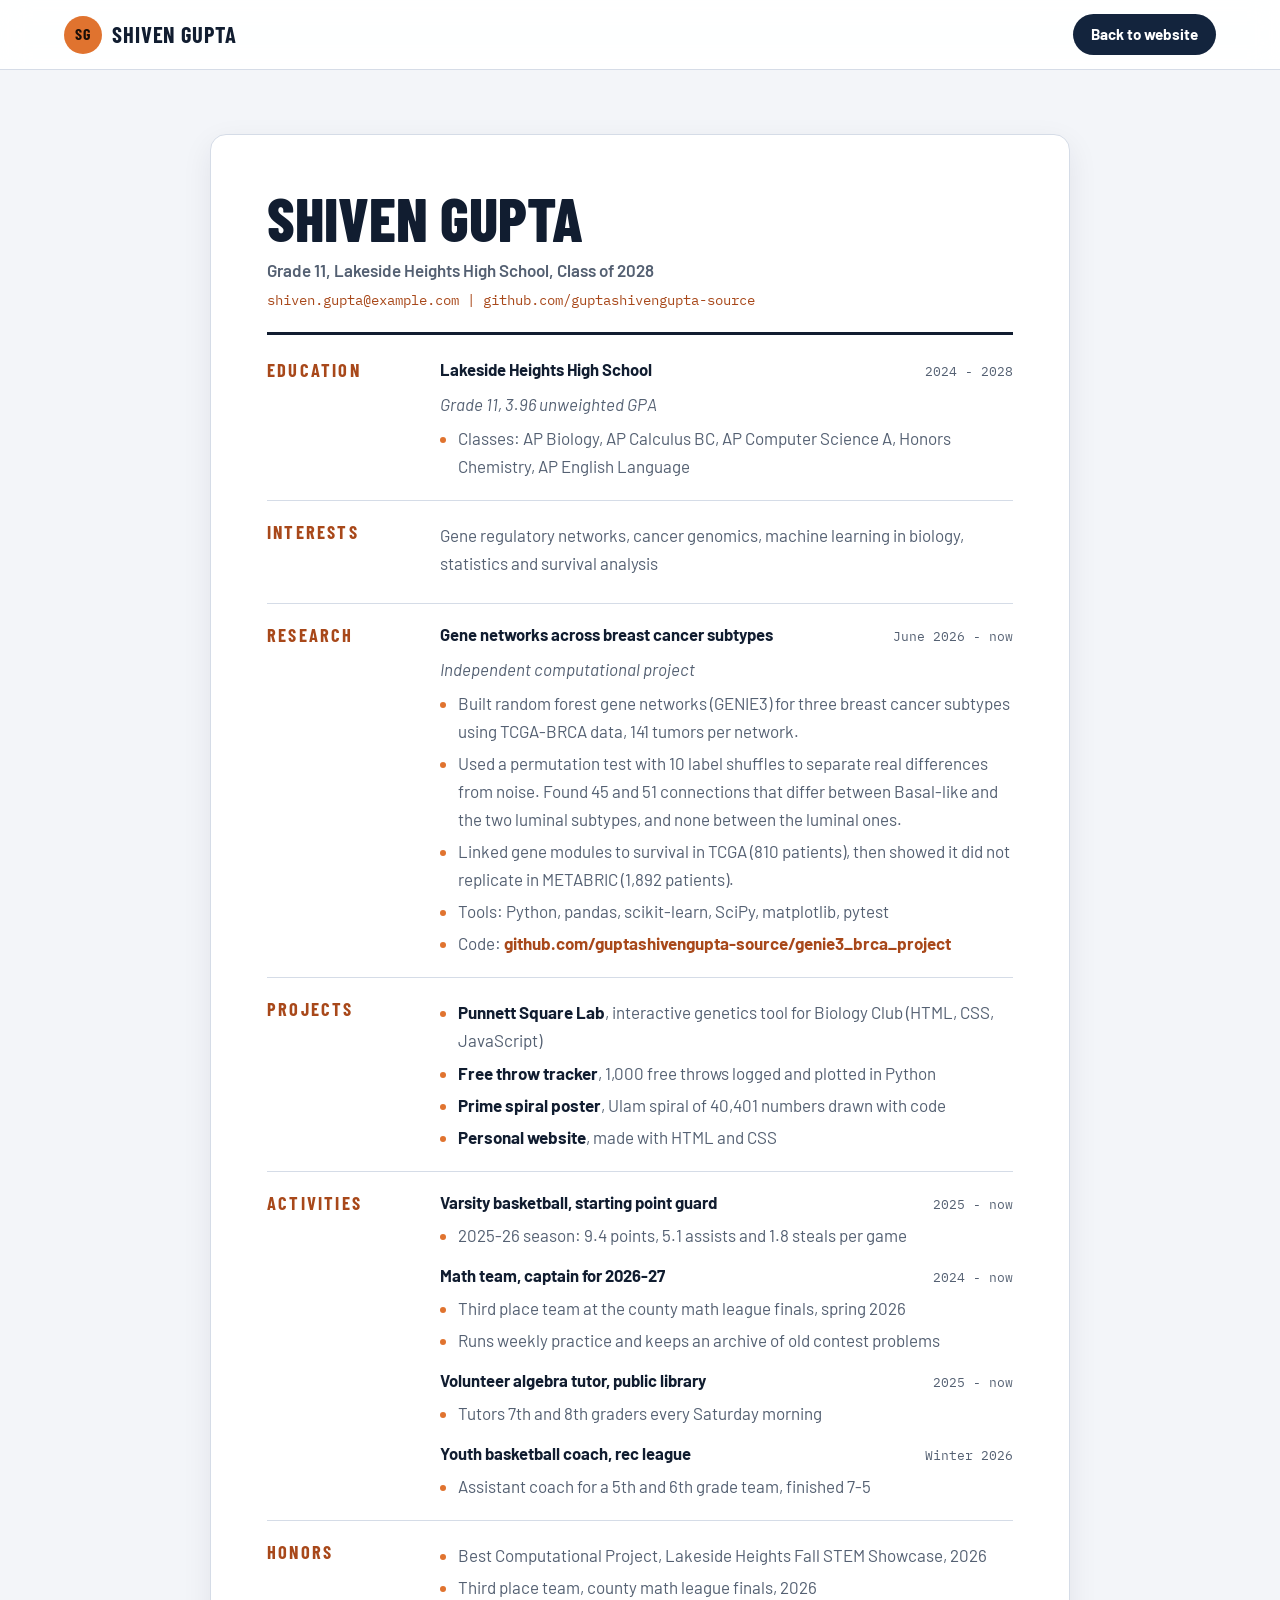
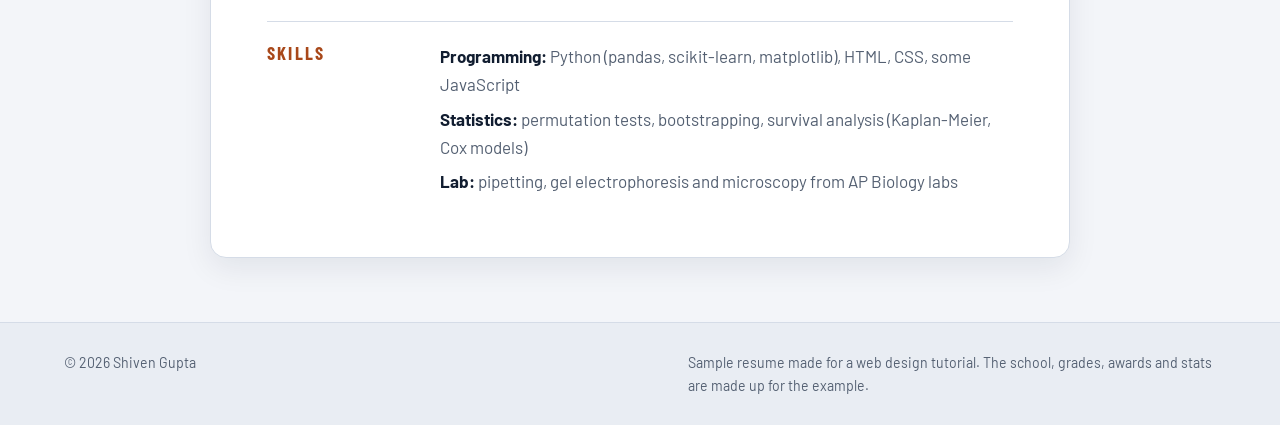
==== resume.html @ 824fb628 "completed site completed site" ====
<!DOCTYPE html>
<html lang="en">
<head>
  <meta charset="UTF-8">
  <meta name="viewport" content="width=device-width, initial-scale=1, viewport-fit=cover">
  <title>Resume - Shiven Gupta</title>
  <link rel="icon" href="images/favicon.svg" type="image/svg+xml">
  <link rel="preconnect" href="https://fonts.googleapis.com">
  <link rel="preconnect" href="https://fonts.gstatic.com" crossorigin>
  <link rel="stylesheet" href="https://fonts.googleapis.com/css2?family=Barlow+Condensed:wght@600;700;800&family=Barlow:ital,wght@0,400;0,500;0,600;0,700;1,400&family=IBM+Plex+Mono:ital,wght@0,400;0,500;0,600;1,400;1,500&display=swap">
  <link rel="stylesheet" href="css/style.css">
</head>
<body class="resume-page">
  <a class="skip-link" href="#main">Skip to content</a>

  <header class="site-header">
    <a class="brand" href="index.html">
      <span class="brand-mark" aria-hidden="true">SG</span>
      <span class="brand-name">Shiven Gupta</span>
    </a>
    <a class="nav-cta" href="index.html">Back to website</a>
  </header>

  <main id="main" class="wrap resume-wrap">
    <article class="resume">
      <header class="resume-head">
        <h1>Shiven Gupta</h1>
        <p class="resume-sub">Grade 11, Lakeside Heights High School, Class of 2028</p>
        <p class="resume-contact">shiven.gupta@example.com | github.com/guptashivengupta-source</p>
      </header>

      <section class="resume-section">
        <h2>Education</h2>
        <div class="resume-body">
          <div class="resume-entry">
            <div class="resume-entry-head">
              <h3>Lakeside Heights High School</h3>
              <p class="resume-date">2024 - 2028</p>
            </div>
            <p class="resume-role">Grade 11, 3.96 unweighted GPA</p>
            <ul>
              <li>Classes: AP Biology, AP Calculus BC, AP Computer Science A, Honors Chemistry, AP English Language</li>
            </ul>
          </div>
        </div>
      </section>

      <section class="resume-section">
        <h2>Interests</h2>
        <div class="resume-body">
          <p>Gene regulatory networks, cancer genomics, machine learning in biology, statistics and survival analysis</p>
        </div>
      </section>

      <section class="resume-section">
        <h2>Research</h2>
        <div class="resume-body">
          <div class="resume-entry">
            <div class="resume-entry-head">
              <h3>Gene networks across breast cancer subtypes</h3>
              <p class="resume-date">June 2026 - now</p>
            </div>
            <p class="resume-role">Independent computational project</p>
            <ul>
              <li>Built random forest gene networks (GENIE3) for three breast cancer subtypes using TCGA-BRCA data, 141 tumors per network.</li>
              <li>Used a permutation test with 10 label shuffles to separate real differences from noise. Found 45 and 51 connections that differ between Basal-like and the two luminal subtypes, and none between the luminal ones.</li>
              <li>Linked gene modules to survival in TCGA (810 patients), then showed it did not replicate in METABRIC (1,892 patients).</li>
              <li>Tools: Python, pandas, scikit-learn, SciPy, matplotlib, pytest</li>
              <li>Code: <a class="text-link" href="https://github.com/guptashivengupta-source/genie3_brca_project">github.com/guptashivengupta-source/genie3_brca_project</a></li>
            </ul>
          </div>
        </div>
      </section>

      <section class="resume-section">
        <h2>Projects</h2>
        <div class="resume-body">
          <ul>
            <li><strong>Punnett Square Lab</strong>, interactive genetics tool for Biology Club (HTML, CSS, JavaScript)</li>
            <li><strong>Free throw tracker</strong>, 1,000 free throws logged and plotted in Python</li>
            <li><strong>Prime spiral poster</strong>, Ulam spiral of 40,401 numbers drawn with code</li>
            <li><strong>Personal website</strong>, made with HTML and CSS</li>
          </ul>
        </div>
      </section>

      <section class="resume-section">
        <h2>Activities</h2>
        <div class="resume-body">
          <div class="resume-entry">
            <div class="resume-entry-head">
              <h3>Varsity basketball, starting point guard</h3>
              <p class="resume-date">2025 - now</p>
            </div>
            <ul>
              <li>2025-26 season: 9.4 points, 5.1 assists and 1.8 steals per game</li>
            </ul>
          </div>
          <div class="resume-entry">
            <div class="resume-entry-head">
              <h3>Math team, captain for 2026-27</h3>
              <p class="resume-date">2024 - now</p>
            </div>
            <ul>
              <li>Third place team at the county math league finals, spring 2026</li>
              <li>Runs weekly practice and keeps an archive of old contest problems</li>
            </ul>
          </div>
          <div class="resume-entry">
            <div class="resume-entry-head">
              <h3>Volunteer algebra tutor, public library</h3>
              <p class="resume-date">2025 - now</p>
            </div>
            <ul>
              <li>Tutors 7th and 8th graders every Saturday morning</li>
            </ul>
          </div>
          <div class="resume-entry">
            <div class="resume-entry-head">
              <h3>Youth basketball coach, rec league</h3>
              <p class="resume-date">Winter 2026</p>
            </div>
            <ul>
              <li>Assistant coach for a 5th and 6th grade team, finished 7-5</li>
            </ul>
          </div>
        </div>
      </section>

      <section class="resume-section">
        <h2>Honors</h2>
        <div class="resume-body">
          <ul>
            <li>Best Computational Project, Lakeside Heights Fall STEM Showcase, 2026</li>
            <li>Third place team, county math league finals, 2026</li>
          </ul>
        </div>
      </section>

      <section class="resume-section">
        <h2>Skills</h2>
        <div class="resume-body">
          <p><strong>Programming:</strong> Python (pandas, scikit-learn, matplotlib), HTML, CSS, some JavaScript</p>
          <p><strong>Statistics:</strong> permutation tests, bootstrapping, survival analysis (Kaplan-Meier, Cox models)</p>
          <p><strong>Lab:</strong> pipetting, gel electrophoresis and microscopy from AP Biology labs</p>
        </div>
      </section>
    </article>
  </main>

  <footer class="site-footer">
    <div class="wrap footer-row">
      <p>© 2026 Shiven Gupta</p>
      <p class="footer-note">Sample resume made for a web design tutorial. The school, grades, awards and stats are made up for the example.</p>
    </div>
  </footer>
</body>
</html>
---- css/style.css ----
/* styles for Shiven's website */

:root {
  --bg: #f3f5f9;
  --surface: #ffffff;
  --surface-2: #e9edf3;
  --border: #d5dce7;
  --text: #111d30;
  --text-2: #546072;
  --orange: #a8481a;
  --orange-2: #e0732f;
  --orange-bg: #fbe7da;
  --blue: #3e6896;
  --bar-bg: #e1e6ee;
  --purple: #6a43a6;
  --purple-bg: #efe8f8;
  --petal: #ffffff;
  --btn: #13243d;
  --btn-text: #ffffff;
  --btn-hover: #a8481a;
  --header: rgba(255, 255, 255, 0.92);
  --shadow: 0 10px 30px rgba(17, 29, 48, 0.08);
  --shadow-big: 0 22px 50px rgba(17, 29, 48, 0.16);

  --navy: #0c1525;
  --navy-2: #172b4b;
  --panel-1: #12233d;
  --panel-2: #1b3459;
  --scoreboard: #0b1628;
  --line-dark: rgba(255, 255, 255, 0.14);
  --court-line: rgba(255, 255, 255, 0.075);
  --glass: rgba(255, 255, 255, 0.06);
  --light: #f2f5f9;
  --light-2: rgba(229, 236, 245, 0.76);
  --peach: #f4a067;
  --peach-2: #f8bb8f;
  --peach-line: rgba(244, 160, 103, 0.5);
  --brown: #1a0f08;
  --glow-1: rgba(224, 115, 47, 0.3);
  --glow-2: rgba(62, 104, 150, 0.35);
  --frame-1: rgba(244, 160, 103, 0.38);
  --frame-2: rgba(255, 255, 255, 0.04);
  --frame-line: rgba(244, 160, 103, 0.22);
  --frame-shadow: rgba(0, 0, 0, 0.45);
  --shine: rgba(255, 255, 255, 0.07);
  --net-node: #cdd8e6;
  --net-spoke: rgba(244, 160, 103, 0.62);
  --net-link: rgba(229, 236, 245, 0.22);
  --net-halo: rgba(244, 160, 103, 0.22);

  --font-title: "Barlow Condensed", "Arial Narrow", sans-serif;
  --font: "Barlow", "Segoe UI", Arial, sans-serif;
  --font-code: "IBM Plex Mono", Consolas, monospace;
  --font-math: "Cambria Math", Georgia, serif;

  --max: 1180px;
  --side: max(16px, 5vw);
  --radius: 16px;
}

@media (prefers-color-scheme: dark) {
  :root:not([data-theme="light"]) {
    --bg: #0a111c;
    --surface: #0f1827;
    --surface-2: #0c1422;
    --border: #233149;
    --text: #e6ebf2;
    --text-2: #9eacbf;
    --orange: #f39a5f;
    --orange-2: #ec8344;
    --orange-bg: #2c1d14;
    --blue: #8db2e0;
    --bar-bg: #1c283a;
    --purple: #b294ea;
    --purple-bg: #241b36;
    --btn: #ec8344;
    --btn-text: #111a28;
    --btn-hover: #f6ab78;
    --header: rgba(12, 20, 33, 0.9);
    --shadow: 0 10px 30px rgba(0, 0, 0, 0.35);
    --shadow-big: 0 22px 50px rgba(0, 0, 0, 0.5);
    --panel-1: #13243f;
    --panel-2: #1c3358;
    color-scheme: dark;
  }
}

:root[data-theme="dark"] {
  --bg: #0a111c;
  --surface: #0f1827;
  --surface-2: #0c1422;
  --border: #233149;
  --text: #e6ebf2;
  --text-2: #9eacbf;
  --orange: #f39a5f;
  --orange-2: #ec8344;
  --orange-bg: #2c1d14;
  --blue: #8db2e0;
  --bar-bg: #1c283a;
  --purple: #b294ea;
  --purple-bg: #241b36;
  --btn: #ec8344;
  --btn-text: #111a28;
  --btn-hover: #f6ab78;
  --header: rgba(12, 20, 33, 0.9);
  --shadow: 0 10px 30px rgba(0, 0, 0, 0.35);
  --shadow-big: 0 22px 50px rgba(0, 0, 0, 0.5);
  --panel-1: #13243f;
  --panel-2: #1c3358;
  color-scheme: dark;
}

* {
  box-sizing: border-box;
}

html {
  scroll-behavior: smooth;
  scroll-padding-top: 86px;
}

body {
  margin: 0;
  font-family: var(--font);
  font-size: 17px;
  line-height: 1.65;
  color: var(--text);
  background: var(--bg);
  -webkit-font-smoothing: antialiased;
}

img, svg, canvas {
  display: block;
  max-width: 100%;
}

a {
  color: inherit;
  text-decoration: none;
}

:focus-visible {
  outline: 3px solid var(--orange-2);
  outline-offset: 3px;
}

h1, h2, h3, h4 {
  margin: 0;
  color: var(--text);
  text-wrap: balance;
}

h1, h2 {
  font-family: var(--font-title);
}

h1 {
  font-size: clamp(3.4rem, 2rem + 6vw, 6.6rem);
  font-weight: 800;
  line-height: 0.9;
  text-transform: uppercase;
}

h2 {
  margin-bottom: 16px;
  font-size: clamp(2.1rem, 1.5rem + 2.2vw, 3.2rem);
  line-height: 1.04;
}

h3 {
  margin-bottom: 8px;
  font-size: 1.16rem;
  line-height: 1.3;
}

p {
  margin: 0 0 1em;
}

p:last-child {
  margin-bottom: 0;
}

code {
  padding: 3px 8px;
  border-radius: 6px;
  background: var(--surface-2);
  font-family: var(--font-code);
  font-size: 0.8rem;
}

.wrap {
  max-width: calc(var(--max) + 2 * var(--side));
  margin: 0 auto;
  padding-inline: var(--side);
}

.skip-link {
  position: absolute;
  top: -100px;
  left: 16px;
  z-index: 100;
  padding: 10px 16px;
  border-radius: 8px;
  background: var(--btn);
  color: var(--btn-text);
}

.skip-link:focus {
  top: 12px;
}

.visually-hidden {
  position: absolute !important;
  width: 1px;
  height: 1px;
  overflow: hidden;
  clip: rect(0 0 0 0);
  white-space: nowrap;
}

.eyebrow {
  margin: 0 0 12px;
  font-family: var(--font-title);
  font-size: 0.98rem;
  font-weight: 700;
  letter-spacing: 0.14em;
  text-transform: uppercase;
  color: var(--orange);
}

.kicker {
  display: block;
  margin: 0 0 8px;
  font-family: var(--font-code);
  font-size: 0.76rem;
  letter-spacing: 0.12em;
  text-transform: uppercase;
  color: var(--orange);
}

.lead {
  max-width: 64ch;
  font-size: 1.12rem;
  color: var(--text-2);
}

.prose {
  max-width: 62ch;
  margin-bottom: 22px;
  font-size: 1.08rem;
  color: var(--text-2);
}

.gene {
  font-family: var(--font-code);
  font-size: 0.92em;
  font-style: italic;
}

.text-link {
  font-weight: 700;
  color: var(--orange);
}

.text-link:hover {
  text-decoration: underline;
}

.site-header {
  position: sticky;
  top: env(safe-area-inset-top, 0px);
  z-index: 50;
  display: flex;
  align-items: center;
  gap: 20px;
  min-height: 70px;
  padding: 10px var(--side);
  background: var(--header);
  backdrop-filter: blur(14px);
  border-bottom: 1px solid var(--border);
}

.brand {
  display: flex;
  align-items: center;
  gap: 10px;
  font-family: var(--font-title);
  font-size: 1.4rem;
  font-weight: 700;
  letter-spacing: 0.04em;
  text-transform: uppercase;
  white-space: nowrap;
}

.brand-mark {
  display: grid;
  place-items: center;
  flex-shrink: 0;
  width: 38px;
  height: 38px;
  border-radius: 50%;
  background: var(--orange-2);
  color: var(--brown);
  font-size: 1rem;
}

.nav {
  display: flex;
  gap: clamp(14px, 1.8vw, 26px);
  margin-left: auto;
  font-weight: 600;
  color: var(--text-2);
}

.nav a {
  padding: 4px 0;
  border-bottom: 2px solid transparent;
}

.nav a:hover {
  color: var(--text);
  border-color: var(--orange-2);
}

.nav-cta {
  flex-shrink: 0;
  padding: 8px 18px;
  border-radius: 999px;
  background: var(--btn);
  color: var(--btn-text);
  font-size: 0.95rem;
  font-weight: 700;
}

.nav-cta:hover {
  background: var(--btn-hover);
}

.resume-page .nav-cta {
  margin-left: auto;
}

.menu-toggle {
  display: none;
  align-items: center;
  gap: 8px;
  height: 40px;
  padding: 0 14px;
  border: 1px solid var(--border);
  border-radius: 999px;
  background: var(--surface);
  color: var(--text);
  font: inherit;
  font-size: 0.95rem;
  font-weight: 600;
  cursor: pointer;
}

.menu-icon, .menu-icon::before, .menu-icon::after {
  display: block;
  width: 16px;
  height: 2px;
  background: currentColor;
  transition: transform 0.2s;
}

.menu-icon {
  position: relative;
}

.menu-icon::before, .menu-icon::after {
  content: "";
  position: absolute;
  left: 0;
}

.menu-icon::before { top: -5px; }
.menu-icon::after { top: 5px; }

.menu-toggle[aria-expanded="true"] .menu-icon {
  background: transparent;
}

.menu-toggle[aria-expanded="true"] .menu-icon::before {
  top: 0;
  transform: rotate(45deg);
}

.menu-toggle[aria-expanded="true"] .menu-icon::after {
  top: 0;
  transform: rotate(-45deg);
}

.section {
  padding-block: clamp(64px, 8vw, 104px);
}

.section-surface {
  --card-bg: var(--bg);
  background: var(--surface);
}

.section-alt {
  --card-bg: var(--surface);
  background: var(--surface-2);
}

.section-panel {
  padding-block: clamp(24px, 3vw, 40px);
}

.section-heading {
  max-width: 780px;
  margin-bottom: clamp(32px, 4vw, 48px);
}

.card {
  padding: clamp(22px, 2.4vw, 28px);
  border: 1px solid var(--border);
  border-radius: var(--radius);
  background: var(--card-bg, var(--surface));
  color: var(--text-2);
}

.button-row {
  display: flex;
  flex-wrap: wrap;
  gap: 12px;
  margin-top: 28px;
}

.btn {
  display: inline-flex;
  align-items: center;
  justify-content: center;
  min-height: 50px;
  padding: 0 24px;
  border: 1px solid transparent;
  border-radius: 999px;
  font-weight: 700;
  transition: transform 0.2s, background 0.2s;
}

.btn:hover {
  transform: translateY(-2px);
}

.btn-primary {
  background: var(--peach);
  color: var(--brown);
}

.btn-primary:hover {
  background: var(--peach-2);
}

.btn-ghost {
  border-color: var(--peach-line);
  color: var(--peach);
}

.btn-ghost:hover {
  border-color: var(--peach);
  background: var(--glass);
}

.tags {
  display: flex;
  flex-wrap: wrap;
  gap: 6px;
  margin: 0 0 14px;
  padding: 0;
  list-style: none;
}

.tags li {
  padding: 3px 10px;
  border-radius: 999px;
  background: var(--orange-bg);
  color: var(--orange);
  font-family: var(--font-code);
  font-size: 0.74rem;
}

.hero {
  position: relative;
  overflow: hidden;
  isolation: isolate;
  padding-block: clamp(56px, 8vw, 112px);
  color: var(--light);
  background:
    radial-gradient(60rem 32rem at 88% -12%, var(--glow-1), transparent 62%),
    radial-gradient(44rem 30rem at -8% 112%, var(--glow-2), transparent 62%),
    linear-gradient(160deg, var(--navy), var(--navy-2));
}

.hero-court {
  position: absolute;
  inset: 0;
  z-index: -1;
  width: 100%;
  height: 100%;
  max-width: none;
  stroke: var(--court-line);
  stroke-width: 1.5px;
}

.hero-court * {
  vector-effect: non-scaling-stroke;
}

.hero-grid {
  display: grid;
  grid-template-columns: minmax(0, 1.2fr) minmax(0, 0.8fr);
  gap: clamp(40px, 6vw, 88px);
  align-items: center;
}

.hero h1 {
  margin-bottom: 22px;
  color: var(--light);
}

.hero h1 span {
  display: block;
}

.hero .eyebrow {
  color: var(--peach);
}

.hero-role {
  margin-bottom: 18px;
  font-size: clamp(1.12rem, 1rem + 0.6vw, 1.4rem);
  font-weight: 600;
  line-height: 1.4;
  color: var(--peach);
}

.hero-text {
  max-width: 58ch;
  font-size: 1.08rem;
  color: var(--light-2);
}

.player-card {
  width: 100%;
  max-width: 420px;
  margin-left: auto;
  padding: 10px;
  border: 1px solid var(--frame-line);
  border-radius: 30px;
  background: linear-gradient(150deg, var(--frame-1), var(--frame-2));
  box-shadow: 0 30px 80px var(--frame-shadow);
}

.player-card-inner {
  overflow: hidden;
  padding: 18px 18px 0;
  border: 1px solid var(--line-dark);
  border-radius: 22px;
  background: radial-gradient(120% 80% at 50% 0%, var(--shine), transparent 60%), var(--navy);
}

.card-top {
  display: flex;
  justify-content: space-between;
  gap: 12px;
}

.card-number {
  margin: 0;
  font-family: var(--font-title);
  font-size: 3.4rem;
  font-weight: 800;
  line-height: 0.85;
  color: var(--peach);
}

.card-pos {
  margin: 0;
  text-align: right;
  font-family: var(--font-code);
  font-size: 0.72rem;
  line-height: 1.5;
  letter-spacing: 0.1em;
  text-transform: uppercase;
  color: var(--light-2);
}

.card-photo {
  width: 100%;
  height: auto;
  aspect-ratio: 4 / 5;
  margin: 14px 0 18px;
  object-fit: cover;
  border-radius: 14px;
}

.card-stats {
  display: grid;
  grid-template-columns: repeat(3, 1fr);
  margin: 0 -18px;
  border-top: 1px solid var(--line-dark);
}

.card-stats div {
  display: flex;
  flex-direction: column-reverse;
  justify-content: flex-end;
  gap: 2px;
  padding: 14px 8px 16px;
  text-align: center;
}

.card-stats div + div {
  border-left: 1px solid var(--line-dark);
}

.card-stats dt {
  font-size: 0.78rem;
  line-height: 1.25;
  color: var(--light-2);
}

.card-stats dd {
  margin: 0;
  font-family: var(--font-title);
  font-size: 1.75rem;
  font-weight: 700;
  line-height: 1;
}

.net {
  width: 100%;
  height: auto;
}

.net-link {
  fill: none;
  stroke: var(--net-link);
  stroke-width: 1.2;
}

.net-spoke {
  stroke: var(--net-spoke);
  stroke-linecap: round;
}

.net-node {
  fill: var(--net-node);
}

.net-label {
  fill: var(--light-2);
  font-family: var(--font-code);
  font-size: 12px;
  font-style: italic;
}

.net-hub {
  fill: var(--peach);
}

.net-hub-label {
  fill: var(--brown);
  font-family: var(--font-code);
  font-size: 11px;
  font-style: italic;
  font-weight: 600;
}

.net-halo {
  fill: var(--net-halo);
  transform-box: fill-box;
  transform-origin: center;
  animation: pulse 3.2s ease-in-out infinite;
}

@keyframes pulse {
  50% {
    transform: scale(1.22);
    opacity: 0.45;
  }
}

.about-grid {
  display: grid;
  grid-template-columns: minmax(0, 1.15fr) minmax(0, 0.85fr);
  gap: clamp(32px, 5vw, 72px);
  align-items: start;
}

.about-side {
  display: grid;
  gap: 16px;
}

.facts {
  margin: 0;
}

.facts div {
  display: grid;
  grid-template-columns: 8.5em 1fr;
  gap: 12px;
  padding: 9px 0;
  border-bottom: 1px dashed var(--border);
}

.facts div:last-child {
  padding-bottom: 0;
  border: 0;
}

.facts dt {
  font-size: 0.92rem;
}

.facts dd {
  margin: 0;
  font-weight: 600;
  color: var(--text);
}

.now-list {
  display: grid;
  gap: 14px;
  margin: 0;
  padding: 0;
  list-style: none;
  color: var(--text);
}

.now-list .kicker {
  margin-bottom: 2px;
}

.panel {
  padding: clamp(32px, 5vw, 64px) clamp(20px, 4.5vw, 64px);
  border: 1px solid var(--line-dark);
  border-radius: 28px;
  background: linear-gradient(135deg, var(--panel-1), var(--panel-2));
  box-shadow: var(--shadow-big);
  color: var(--light);
}

.panel h2, .panel h3 {
  color: var(--light);
}

.panel .eyebrow {
  color: var(--peach);
}

.panel .lead {
  color: var(--light-2);
}

.panel-grid {
  display: grid;
  grid-template-columns: repeat(2, minmax(0, 1fr));
  gap: 16px;
}

.panel-grid-3 {
  grid-template-columns: repeat(3, minmax(0, 1fr));
}

.panel-item {
  padding: 22px 24px;
  border: 1px solid var(--line-dark);
  border-radius: var(--radius);
  background: var(--glass);
  color: var(--light-2);
}

.chip-list {
  display: flex;
  flex-wrap: wrap;
  gap: 8px;
  margin: 6px 0 0;
  padding: 0;
  list-style: none;
}

.chip-list li {
  padding: 4px 12px;
  border: 1px solid var(--line-dark);
  border-radius: 999px;
  font-size: 0.92rem;
  color: var(--light);
}

.scoreboard {
  display: grid;
  grid-template-columns: repeat(4, 1fr);
  gap: 1px;
  margin: 0 0 10px;
  overflow: hidden;
  border: 1px solid var(--line-dark);
  border-radius: var(--radius);
  background: var(--line-dark);
}

.scoreboard div {
  display: flex;
  flex-direction: column-reverse;
  justify-content: flex-end;
  align-items: center;
  gap: 8px;
  padding: 18px 10px;
  background: var(--scoreboard);
}

.scoreboard dd {
  margin: 0;
  font-family: var(--font-title);
  font-size: clamp(2.2rem, 1.6rem + 2vw, 3rem);
  font-weight: 700;
  line-height: 1;
  color: var(--peach);
}

.scoreboard dt {
  text-align: center;
  font-family: var(--font-code);
  font-size: 0.72rem;
  letter-spacing: 0.12em;
  text-transform: uppercase;
  color: var(--light-2);
}

.scoreboard-note {
  margin: 0 0 28px;
  font-family: var(--font-code);
  font-size: 0.76rem;
  color: var(--light-2);
}

.interests {
  display: grid;
  grid-template-columns: repeat(2, minmax(0, 1fr));
  gap: 16px;
  margin-bottom: clamp(56px, 7vw, 88px);
}

.project-head {
  display: grid;
  grid-template-columns: minmax(0, 1.1fr) minmax(0, 0.9fr);
  gap: clamp(24px, 4vw, 56px);
  align-items: center;
  margin-bottom: clamp(32px, 4vw, 48px);
}

.project-text {
  color: var(--text-2);
}

.project-title {
  margin-bottom: 14px;
  font-family: var(--font-title);
  font-size: clamp(1.8rem, 1.3rem + 1.6vw, 2.5rem);
  line-height: 1.08;
}

.btn-dark {
  margin-top: 22px;
  background: var(--btn);
  color: var(--btn-text);
}

.btn-dark:hover {
  background: var(--btn-hover);
}

.net-card {
  margin: 0;
  padding: 16px 16px 18px;
  border: 1px solid var(--line-dark);
  border-radius: var(--radius);
  background: radial-gradient(120% 80% at 50% 0%, var(--shine), transparent 60%), var(--navy);
}

.net-card figcaption {
  margin-top: 6px;
  text-align: center;
  font-family: var(--font-code);
  font-size: 0.74rem;
  color: var(--light-2);
}

.steps {
  display: grid;
  grid-template-columns: repeat(4, minmax(0, 1fr));
  gap: 16px;
  margin: 0 0 clamp(56px, 7vw, 88px);
  padding: 0;
  list-style: none;
}

.step h3 {
  font-size: 1.08rem;
}

.step p:last-child {
  font-size: 0.98rem;
}

.findings {
  display: grid;
  gap: clamp(56px, 7vw, 88px);
}

.finding {
  display: grid;
  grid-template-columns: minmax(0, 0.8fr) minmax(0, 1.2fr);
  gap: clamp(24px, 4vw, 56px);
  align-items: start;
}

.finding-wide {
  grid-template-columns: minmax(0, 1fr);
}

.finding-wide .finding-text {
  max-width: 74ch;
}

.finding-text {
  color: var(--text-2);
}

.finding-text h3 {
  margin-bottom: 12px;
  font-size: clamp(1.3rem, 1.1rem + 0.6vw, 1.6rem);
}

.fig {
  min-width: 0;
  margin: 0;
  padding: clamp(18px, 2.6vw, 28px);
  border: 1px solid var(--border);
  border-radius: var(--radius);
  background: var(--surface);
}

.fig figcaption {
  margin-top: 16px;
  font-size: 0.88rem;
  line-height: 1.5;
  color: var(--text-2);
}

.legend {
  display: flex;
  flex-wrap: wrap;
  gap: 6px 18px;
  margin: 0 0 18px;
  padding: 0;
  list-style: none;
  font-size: 0.86rem;
  color: var(--text-2);
}

.legend li {
  display: flex;
  align-items: center;
  gap: 8px;
}

.swatch {
  width: 12px;
  height: 12px;
  border-radius: 3px;
}

.swatch-tf, .swatch-tcga {
  background: var(--orange-2);
}

.swatch-gene, .swatch-metabric {
  background: var(--blue);
}

.swatch-cut {
  width: 0;
  height: 14px;
  border-left: 2px dashed var(--text-2);
  border-radius: 0;
}

.research-notes {
  display: grid;
  grid-template-columns: 1fr 1fr;
  gap: 16px;
  margin-top: clamp(56px, 7vw, 88px);
}

.table-scroll {
  overflow-x: auto;
}

.overlap-table {
  width: 100%;
  border-collapse: collapse;
  font-size: 0.95rem;
}

.overlap-table th, .overlap-table td {
  padding: 14px 10px;
  border-bottom: 1px solid var(--border);
  text-align: left;
}

.overlap-table thead th {
  padding-top: 0;
  font-size: 0.74rem;
  font-weight: 600;
  letter-spacing: 0.08em;
  text-transform: uppercase;
  vertical-align: bottom;
  color: var(--text-2);
}

.overlap-table tbody th {
  width: 58%;
  font-weight: 600;
}

.overlap-table tr > :first-child {
  padding-left: 0;
}

.overlap-table tr > :last-child {
  padding-right: 0;
  text-align: right;
}

.overlap-table tbody tr:last-child > * {
  border-bottom: 0;
}

.vs {
  font-weight: 400;
  color: var(--text-2);
}

.meter {
  width: 100%;
  height: 8px;
  margin-top: 8px;
}

.meter-track, .bar-track {
  fill: var(--bar-bg);
}

.meter-fill, .bar-fill {
  fill: var(--blue);
}

.num {
  font-family: var(--font-code);
  white-space: nowrap;
}

.num .of {
  font-size: 0.85em;
  color: var(--text-2);
}

.num-big {
  font-size: 1.3rem;
  font-weight: 600;
  color: var(--orange);
}

.num-big.is-zero {
  color: var(--text-2);
}

.hubs {
  display: grid;
  grid-template-columns: repeat(3, minmax(0, 1fr));
  gap: 28px 32px;
}

.hub-title {
  margin: 0 0 12px;
  padding-bottom: 8px;
  border-bottom: 2px solid var(--text);
  font-family: var(--font-title);
  font-size: 1.2rem;
  letter-spacing: 0.04em;
  text-transform: uppercase;
}

.hub-list {
  display: grid;
  gap: 8px;
  margin: 0;
  padding: 0;
  list-style: none;
}

.hub-list li {
  display: grid;
  grid-template-columns: 5.6em minmax(0, 1fr) 2.8em;
  align-items: center;
  gap: 10px;
  font-size: 0.9rem;
}

.is-tf .gene {
  font-weight: 600;
  color: var(--orange);
}

.is-tf .bar-fill {
  fill: var(--orange-2);
}

.hub-bar {
  width: 100%;
  height: 12px;
  overflow: visible;
}

.bar-cut {
  stroke: var(--text-2);
  stroke-width: 2;
  stroke-dasharray: 3 2;
}

.hub-val {
  text-align: right;
  font-family: var(--font-code);
  font-size: 0.78rem;
  color: var(--text-2);
}

.forest-row {
  display: grid;
  grid-template-columns: 9.5em minmax(0, 1fr) 6.8em;
  grid-template-areas: "name plot vals";
  align-items: center;
  column-gap: 16px;
}

.forest-name {
  grid-area: name;
  margin: 0;
  font-weight: 600;
  line-height: 1.3;
}

.forest-name span {
  display: block;
  font-family: var(--font-code);
  font-size: 0.76rem;
  font-weight: 400;
  color: var(--text-2);
}

.forest-plot {
  grid-area: plot;
  width: 100%;
  height: 58px;
  overflow: visible;
}

.forest-vals {
  grid-area: vals;
  margin: 0;
  text-align: right;
  white-space: nowrap;
  font-family: var(--font-code);
  font-size: 0.86rem;
  color: var(--text-2);
}

.forest-vals .is-tcga {
  font-weight: 600;
  color: var(--orange);
}

.forest-vals .is-metabric {
  font-weight: 600;
  color: var(--blue);
}

.forest-grid {
  stroke: var(--border);
}

.forest-grid.is-one {
  stroke: var(--text-2);
  stroke-width: 2;
  stroke-dasharray: 4 3;
}

.ci {
  stroke-width: 2;
}

.ci.is-tcga {
  stroke: var(--orange-2);
}

.ci.is-metabric {
  stroke: var(--blue);
}

.dot {
  stroke: var(--surface);
  stroke-width: 2;
}

.dot.is-tcga {
  fill: var(--orange-2);
}

.dot.is-metabric {
  fill: var(--blue);
}

.forest-axis {
  grid-area: plot;
  width: 100%;
  height: 22px;
  margin-top: 4px;
  overflow: visible;
  fill: var(--text-2);
  font-family: var(--font-code);
  font-size: 12px;
}

.spark {
  margin: auto 0 0;
  padding-top: 18px;
}

.spark-svg {
  width: 100%;
  height: auto;
}

.spark-grid {
  stroke: var(--border);
}

.spark-area {
  fill: var(--orange-bg);
}

.spark-line {
  fill: none;
  stroke: var(--orange-2);
  stroke-width: 3;
  stroke-linecap: round;
  stroke-linejoin: round;
}

.spark-dot {
  fill: var(--orange-2);
  stroke: var(--card-bg, var(--surface));
  stroke-width: 3;
}

.spark-caption {
  display: flex;
  flex-wrap: wrap;
  justify-content: space-between;
  gap: 4px 12px;
  margin-top: 10px;
  font-family: var(--font-code);
  font-size: 0.76rem;
  color: var(--text-2);
}

.spark-total {
  flex-basis: 100%;
  color: var(--text);
}

.project-feature {
  display: grid;
  grid-template-columns: minmax(0, 1fr) minmax(0, 1fr);
  gap: clamp(24px, 4vw, 56px);
  align-items: center;
  margin-bottom: 16px;
}

.project-feature h3 {
  font-family: var(--font-title);
  font-size: 2rem;
  letter-spacing: 0.02em;
  text-transform: uppercase;
}

.punnett {
  display: grid;
  justify-items: center;
  gap: 18px;
  padding: clamp(18px, 3vw, 28px);
  border: 1px solid var(--border);
  border-radius: var(--radius);
  background: var(--surface);
}

.punnett-controls {
  display: flex;
  flex-wrap: wrap;
  align-items: flex-end;
  justify-content: center;
  gap: 12px 16px;
}

.field {
  display: grid;
  gap: 4px;
}

.field label {
  font-family: var(--font-code);
  font-size: 0.72rem;
  letter-spacing: 0.1em;
  text-transform: uppercase;
  color: var(--text-2);
}

.field select {
  min-width: 92px;
  height: 42px;
  padding: 0 12px;
  border: 1px solid var(--border);
  border-radius: 10px;
  background: var(--surface);
  color: var(--text);
  font-family: var(--font-code);
  font-size: 1.05rem;
  font-style: italic;
  cursor: pointer;
}

.punnett-times {
  padding-bottom: 6px;
  font-size: 1.4rem;
  color: var(--text-2);
}

.punnett-grid {
  border-spacing: 6px;
  font-family: var(--font-code);
  font-style: italic;
}

.punnett-grid th {
  width: 44px;
  height: 40px;
  color: var(--orange);
}

.punnett-grid tbody td {
  width: 96px;
  height: 76px;
  border: 1px solid var(--border);
  border-radius: 12px;
  text-align: center;
  font-size: 1.25rem;
}

.punnett-grid tbody td::before {
  content: "";
  display: block;
  width: 14px;
  height: 14px;
  margin: 0 auto 6px;
  border-radius: 50%;
}

.punnett-grid td.is-purple {
  border-color: transparent;
  background: var(--purple-bg);
}

.punnett-grid td.is-purple::before {
  background: var(--purple);
}

.punnett-grid td.is-white::before {
  border: 2px solid var(--text-2);
  background: var(--petal);
}

.punnett-result {
  text-align: center;
}

.punnett-result p {
  margin: 0;
}

.punnett-result strong {
  margin-right: 10px;
  font-family: var(--font-code);
  font-size: 0.72rem;
  font-weight: 500;
  letter-spacing: 0.1em;
  text-transform: uppercase;
  color: var(--text-2);
}

.alleles {
  font-family: var(--font-code);
  font-style: italic;
}

.project-grid {
  display: grid;
  grid-template-columns: repeat(3, minmax(0, 1fr));
  gap: 16px;
}

.project-card {
  display: flex;
  flex-direction: column;
  transition: transform 0.2s, border-color 0.2s;
}

.project-card:hover {
  transform: translateY(-3px);
  border-color: var(--orange-2);
  box-shadow: var(--shadow);
}

.spiral-wrap {
  margin-top: auto;
  padding-top: 18px;
}

.prime-spiral {
  margin: 0 auto;
  color: var(--orange-2);
  image-rendering: pixelated;
}

.file-list {
  display: flex;
  flex-wrap: wrap;
  gap: 6px;
  margin-top: auto;
  padding-top: 18px;
}

.talks {
  margin: 0;
  padding: 0;
  list-style: none;
  border-top: 1px solid var(--border);
}

.talk {
  display: grid;
  grid-template-columns: 10em minmax(0, 1fr);
  gap: 8px 32px;
  padding: 22px 0;
  border-bottom: 1px solid var(--border);
}

.talk-meta {
  display: flex;
  flex-direction: column;
  align-items: flex-start;
  gap: 8px;
  margin: 0;
  font-family: var(--font-code);
  font-size: 0.86rem;
  color: var(--text-2);
}

.talk-type {
  padding: 2px 10px;
  border: 1px solid var(--border);
  border-radius: 999px;
  font-size: 0.72rem;
  letter-spacing: 0.08em;
  text-transform: uppercase;
  color: var(--text);
}

.talk-type.is-upcoming {
  border-color: transparent;
  background: var(--orange-bg);
  color: var(--orange);
}

.talk-body {
  color: var(--text-2);
}

.talk-body h3 {
  margin-bottom: 4px;
}

.math-grid {
  display: grid;
  grid-template-columns: minmax(0, 0.9fr) minmax(0, 1.1fr);
  gap: 16px;
}

.math-stack {
  display: grid;
  grid-template-rows: 1fr 1fr;
  gap: 16px;
}

.formula {
  margin: 4px 0 16px;
  padding: 14px 18px;
  border: 1px solid var(--border);
  border-radius: 12px;
  background: var(--surface);
  text-align: center;
  font-family: var(--font-math);
  font-size: 1.5rem;
  color: var(--text);
}

.calc {
  display: grid;
  gap: 10px;
  margin-top: 20px;
  padding-top: 18px;
  border-top: 1px dashed var(--border);
}

.calc label {
  display: flex;
  justify-content: space-between;
  align-items: baseline;
  gap: 12px;
  font-weight: 600;
  color: var(--text);
}

.calc output {
  font-family: var(--font-title);
  font-size: 1.7rem;
  font-weight: 700;
  color: var(--orange);
}

.calc input {
  width: 100%;
  accent-color: var(--orange-2);
  cursor: pointer;
}

.calc-result strong {
  color: var(--text);
}

.contact-grid {
  display: grid;
  grid-template-columns: minmax(0, 1.1fr) minmax(0, 0.9fr);
  gap: clamp(32px, 5vw, 72px);
  align-items: center;
}

.contact-card {
  display: grid;
  gap: 20px;
  padding: clamp(22px, 3vw, 32px);
  border: 1px solid var(--border);
  border-radius: var(--radius);
  background: var(--card-bg);
}

.contact-item {
  display: grid;
  gap: 4px;
}

.contact-item p {
  margin: 0;
}

.contact-item .kicker {
  color: var(--text-2);
}

.email-row {
  display: flex;
  flex-wrap: wrap;
  align-items: center;
  gap: 8px 12px;
}

.email-row a {
  font-size: 1.12rem;
  font-weight: 700;
  overflow-wrap: anywhere;
}

.email-row a:hover {
  color: var(--orange);
}

.copy-btn {
  height: 34px;
  padding: 0 14px;
  border: 1px solid var(--border);
  border-radius: 999px;
  background: var(--surface);
  color: var(--text);
  font: inherit;
  font-size: 0.86rem;
  font-weight: 600;
  cursor: pointer;
}

.copy-btn:hover {
  border-color: var(--orange-2);
}

.site-footer {
  padding-block: 28px;
  border-top: 1px solid var(--border);
  background: var(--surface-2);
  font-size: 0.88rem;
  color: var(--text-2);
}

.footer-row {
  display: flex;
  flex-wrap: wrap;
  justify-content: space-between;
  gap: 8px 40px;
}

.footer-note {
  max-width: 66ch;
}

.resume-wrap {
  padding-block: clamp(32px, 5vw, 64px);
}

.resume {
  max-width: 860px;
  margin: 0 auto;
  padding: clamp(24px, 5vw, 56px);
  border: 1px solid var(--border);
  border-radius: var(--radius);
  background: var(--surface);
  box-shadow: var(--shadow);
}

.resume-head {
  margin-bottom: 4px;
  padding-bottom: 20px;
  border-bottom: 3px solid var(--text);
}

.resume-head h1 {
  margin-bottom: 10px;
  font-size: clamp(2.6rem, 2rem + 3vw, 3.8rem);
}

.resume-sub {
  margin: 0;
  font-weight: 600;
  color: var(--text-2);
}

.resume-contact {
  margin: 4px 0 0;
  font-family: var(--font-code);
  font-size: 0.9rem;
  color: var(--orange);
}

.resume-section {
  display: grid;
  grid-template-columns: 8.5em minmax(0, 1fr);
  gap: 8px 28px;
  padding: 20px 0;
  border-bottom: 1px solid var(--border);
}

.resume-section:last-child {
  padding-bottom: 0;
  border: 0;
}

.resume-section h2 {
  margin: 2px 0 0;
  font-size: 1.15rem;
  letter-spacing: 0.12em;
  text-transform: uppercase;
  color: var(--orange);
}

.resume-body {
  color: var(--text-2);
}

.resume-body ul {
  margin: 0;
  padding-left: 1.1em;
}

.resume-body li + li {
  margin-top: 4px;
}

.resume-body li::marker {
  color: var(--orange-2);
}

.resume-body strong {
  color: var(--text);
}

.resume-body p {
  margin-bottom: 6px;
}

.resume-entry + .resume-entry {
  margin-top: 16px;
}

.resume-entry-head {
  display: flex;
  flex-wrap: wrap;
  justify-content: space-between;
  align-items: baseline;
  gap: 2px 16px;
}

.resume-entry-head h3 {
  margin: 0;
  font-size: 1.04rem;
}

.resume-date {
  margin: 0;
  font-family: var(--font-code);
  font-size: 0.8rem;
  white-space: nowrap;
}

.resume-role {
  margin: 2px 0 6px;
  font-style: italic;
}

@media (max-width: 1100px) {
  .nav {
    gap: 14px;
    font-size: 0.92rem;
  }
}

@media (max-width: 1000px) {
  .menu-toggle {
    display: inline-flex;
  }

  .nav-cta {
    margin-left: auto;
  }

  .nav {
    position: absolute;
    top: 100%;
    left: 0;
    right: 0;
    display: none;
    flex-direction: column;
    gap: 0;
    margin: 0;
    padding: 6px var(--side) 14px;
    border-bottom: 1px solid var(--border);
    background: var(--surface);
    box-shadow: var(--shadow);
    font-size: 1.05rem;
  }

  .nav.is-open {
    display: flex;
  }

  .nav a {
    padding: 12px 0;
    border-bottom: 1px solid var(--border);
  }

  .nav a:last-child {
    border-bottom: 0;
  }

  .nav a:hover {
    border-color: var(--border);
    color: var(--orange);
  }

  .steps {
    grid-template-columns: repeat(2, minmax(0, 1fr));
  }

  .panel-grid-3, .project-grid {
    grid-template-columns: repeat(2, minmax(0, 1fr));
  }

  .panel-grid-3 > :last-child, .project-grid > :last-child {
    grid-column: 1 / -1;
  }
}

@media (max-width: 900px) {
  .hero-grid, .about-grid, .project-head, .finding, .project-feature, .math-grid, .contact-grid {
    grid-template-columns: minmax(0, 1fr);
  }

  .net-card {
    max-width: 440px;
  }

  .player-card {
    margin: 0 auto;
  }

  .math-stack {
    grid-template-rows: none;
  }
}

@media (max-width: 760px) {
  .hubs, .research-notes {
    grid-template-columns: minmax(0, 1fr);
  }
}

@media (max-width: 640px) {
  body {
    font-size: 16px;
  }

  .site-header {
    gap: 10px;
  }

  .nav-cta {
    padding: 8px 14px;
  }

  .menu-toggle {
    padding: 0 12px;
  }

  .menu-label {
    position: absolute;
    width: 1px;
    height: 1px;
    overflow: hidden;
    clip: rect(0 0 0 0);
  }

  .button-row .btn {
    flex: 1 1 100%;
  }

  .steps, .interests, .panel-grid, .panel-grid-3, .project-grid {
    grid-template-columns: minmax(0, 1fr);
  }

  .panel-grid-3 > :last-child, .project-grid > :last-child {
    grid-column: auto;
  }

  .scoreboard {
    grid-template-columns: repeat(2, 1fr);
  }

  .talk {
    grid-template-columns: minmax(0, 1fr);
  }

  .talk-meta {
    flex-direction: row;
    align-items: center;
  }

  .forest-row {
    grid-template-columns: minmax(0, 1fr) auto;
    grid-template-areas: "name vals" "plot plot";
  }

  .forest-row + .forest-row {
    margin-top: 6px;
  }

  .resume-section {
    grid-template-columns: minmax(0, 1fr);
  }

  .punnett-grid tbody td {
    width: 76px;
    height: 68px;
  }
}

@media (max-width: 360px) {
  .brand-name {
    display: none;
  }
}

@media (prefers-reduced-motion: reduce) {
  html {
    scroll-behavior: auto;
  }

  * {
    animation: none !important;
    transition: none !important;
  }
}

@media print {
  .site-header, .skip-link, .site-footer {
    display: none;
  }

  body, .resume {
    background: none;
  }

  .resume-wrap {
    padding: 0;
  }

  .resume {
    padding: 0;
    border: 0;
    box-shadow: none;
  }
}
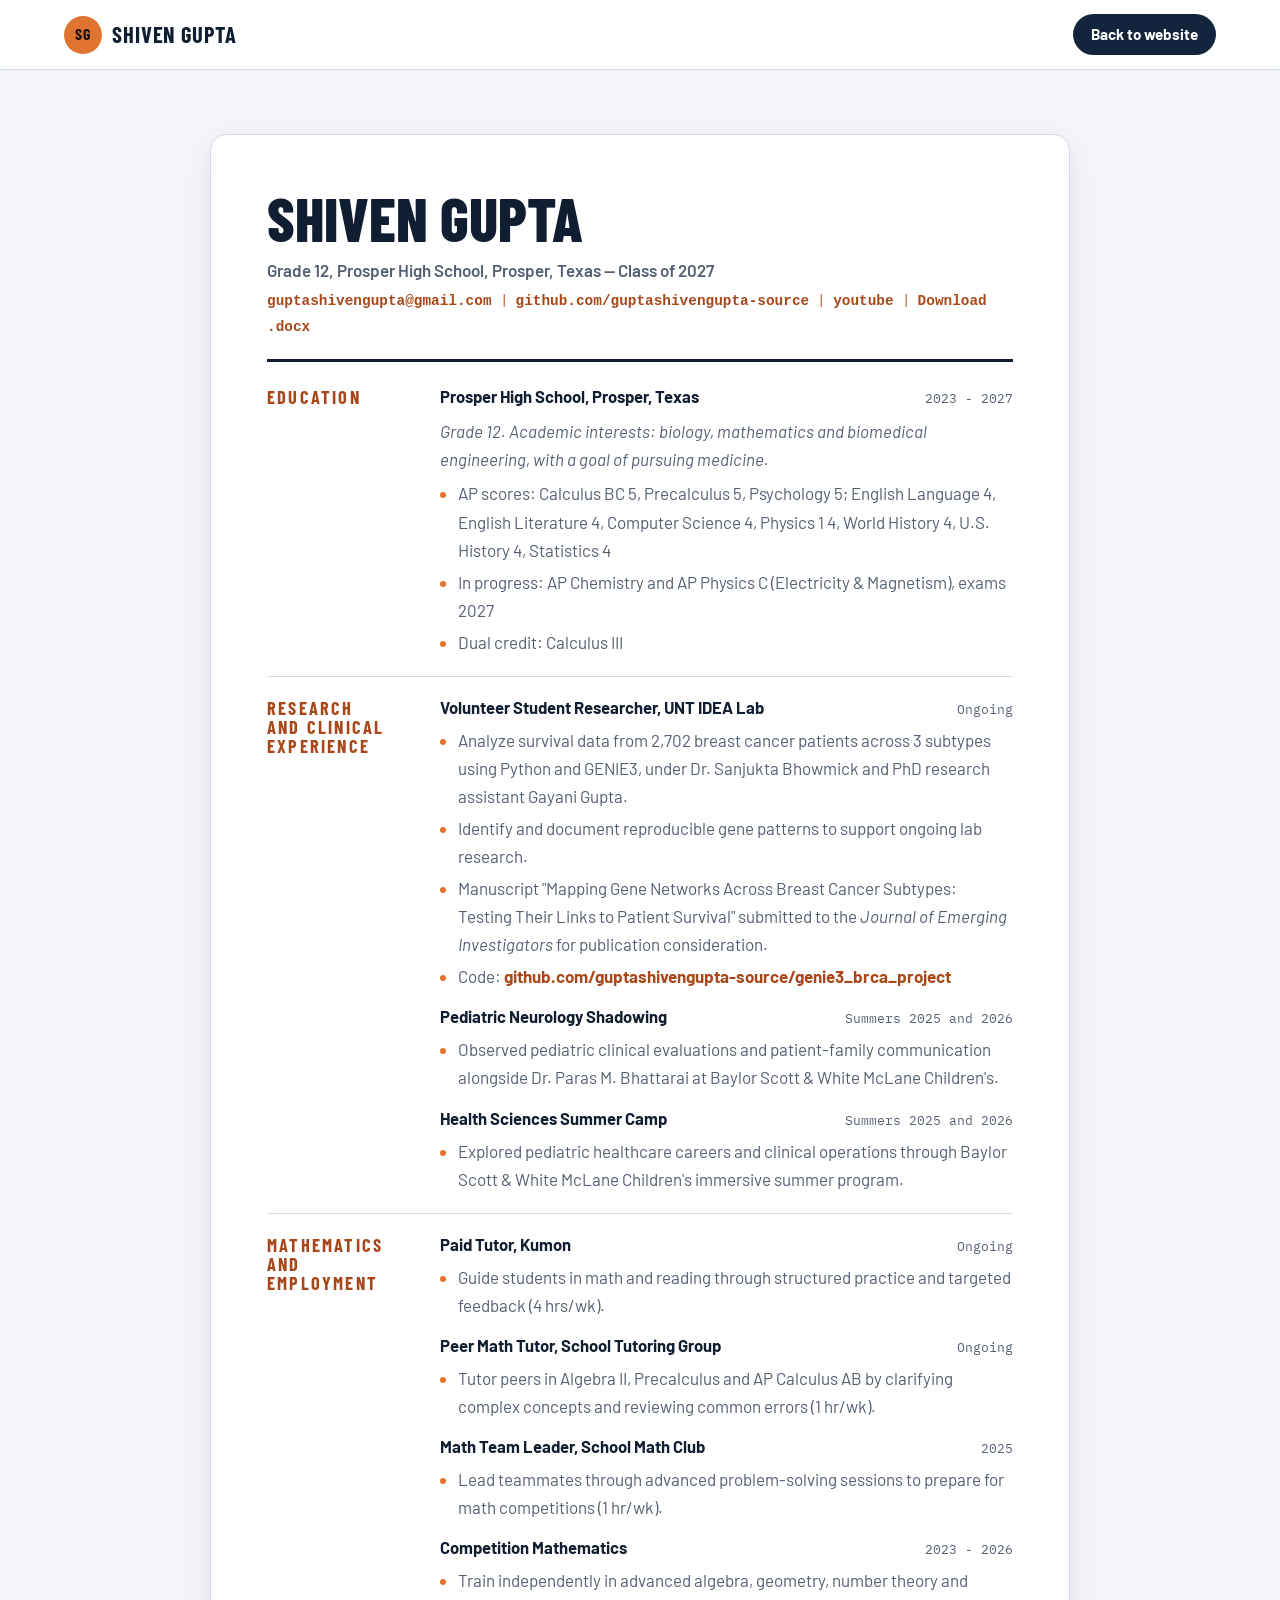
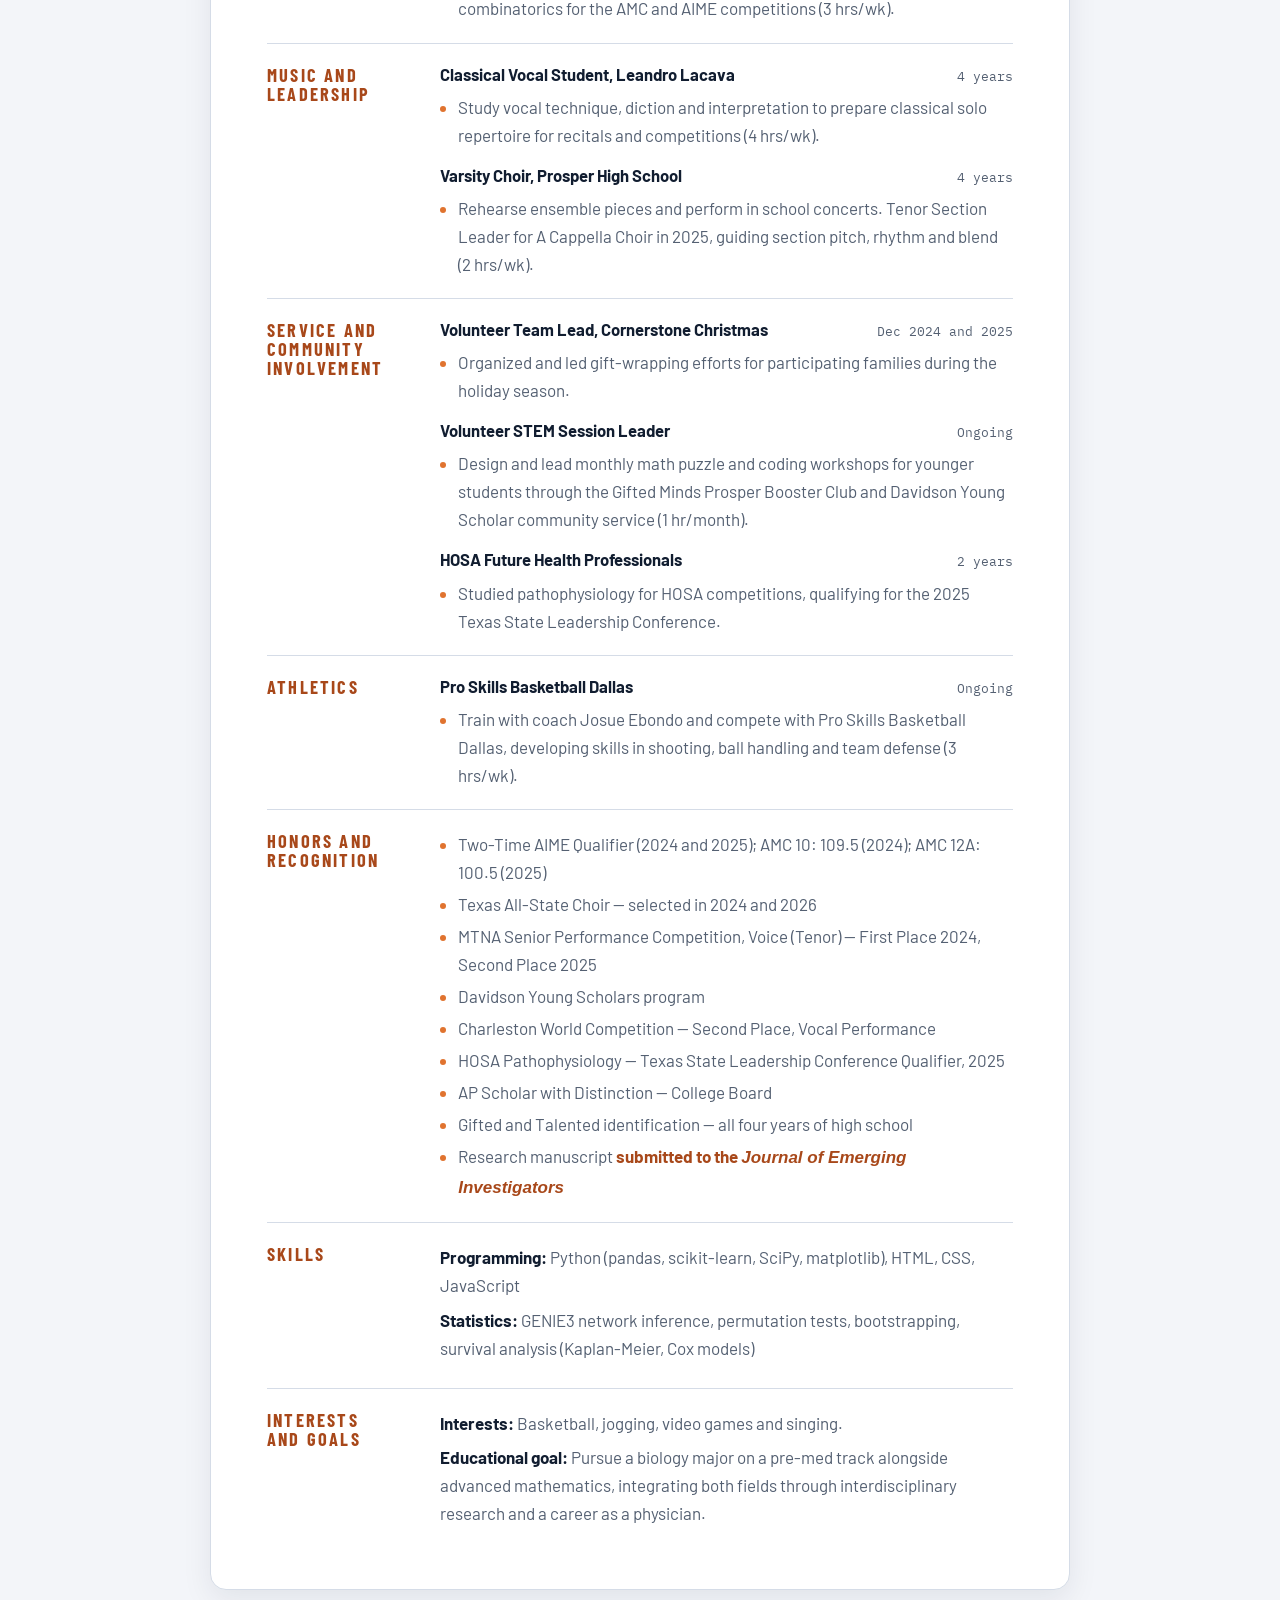
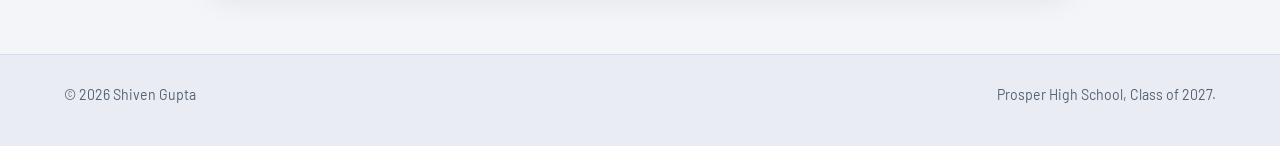
==== commit 27074860: "Update site with real resume info, music section, basketball video" ====
--- a/resume.html
+++ b/resume.html
@@ -25,8 +25,8 @@
     <article class="resume">
       <header class="resume-head">
         <h1>Shiven Gupta</h1>
-        <p class="resume-sub">Grade 11, Lakeside Heights High School, Class of 2028</p>
-        <p class="resume-contact">shiven.gupta@example.com | github.com/guptashivengupta-source</p>
+        <p class="resume-sub">Grade 12, Prosper High School, Prosper, Texas — Class of 2027</p>
+        <p class="resume-contact"><a class="text-link" href="mailto:guptashivengupta@gmail.com">guptashivengupta@gmail.com</a> | <a class="text-link" href="https://github.com/guptashivengupta-source" target="_blank" rel="noopener">github.com/guptashivengupta-source</a> | <a class="text-link" href="https://www.youtube.com/channel/UC1koteK1j5fK1ObmD3EkGDw" target="_blank" rel="noopener">youtube</a> | <a class="text-link" href="files/Shiven_Gupta_Resume.docx">Download .docx</a></p>
       </header>
 
       <section class="resume-section">
@@ -34,115 +34,199 @@
         <div class="resume-body">
           <div class="resume-entry">
             <div class="resume-entry-head">
-              <h3>Lakeside Heights High School</h3>
-              <p class="resume-date">2024 - 2028</p>
-            </div>
-            <p class="resume-role">Grade 11, 3.96 unweighted GPA</p>
-            <ul>
-              <li>Classes: AP Biology, AP Calculus BC, AP Computer Science A, Honors Chemistry, AP English Language</li>
-            </ul>
-          </div>
-        </div>
-      </section>
-
-      <section class="resume-section">
-        <h2>Interests</h2>
-        <div class="resume-body">
-          <p>Gene regulatory networks, cancer genomics, machine learning in biology, statistics and survival analysis</p>
-        </div>
-      </section>
-
-      <section class="resume-section">
-        <h2>Research</h2>
-        <div class="resume-body">
-          <div class="resume-entry">
-            <div class="resume-entry-head">
-              <h3>Gene networks across breast cancer subtypes</h3>
-              <p class="resume-date">June 2026 - now</p>
-            </div>
-            <p class="resume-role">Independent computational project</p>
-            <ul>
-              <li>Built random forest gene networks (GENIE3) for three breast cancer subtypes using TCGA-BRCA data, 141 tumors per network.</li>
-              <li>Used a permutation test with 10 label shuffles to separate real differences from noise. Found 45 and 51 connections that differ between Basal-like and the two luminal subtypes, and none between the luminal ones.</li>
-              <li>Linked gene modules to survival in TCGA (810 patients), then showed it did not replicate in METABRIC (1,892 patients).</li>
-              <li>Tools: Python, pandas, scikit-learn, SciPy, matplotlib, pytest</li>
-              <li>Code: <a class="text-link" href="https://github.com/guptashivengupta-source/genie3_brca_project">github.com/guptashivengupta-source/genie3_brca_project</a></li>
-            </ul>
-          </div>
-        </div>
-      </section>
-
-      <section class="resume-section">
-        <h2>Projects</h2>
+              <h3>Prosper High School, Prosper, Texas</h3>
+              <p class="resume-date">2023 - 2027</p>
+            </div>
+            <p class="resume-role">Grade 12. Academic interests: biology, mathematics and biomedical engineering, with a goal of pursuing medicine.</p>
+            <ul>
+              <li>AP scores: Calculus BC 5, Precalculus 5, Psychology 5; English Language 4, English Literature 4, Computer Science 4, Physics 1 4, World History 4, U.S. History 4, Statistics 4</li>
+              <li>In progress: AP Chemistry and AP Physics C (Electricity &amp; Magnetism), exams 2027</li>
+              <li>Dual credit: Calculus III</li>
+            </ul>
+          </div>
+        </div>
+      </section>
+
+      <section class="resume-section">
+        <h2>Research and clinical experience</h2>
+        <div class="resume-body">
+          <div class="resume-entry">
+            <div class="resume-entry-head">
+              <h3>Volunteer Student Researcher, UNT IDEA Lab</h3>
+              <p class="resume-date">Ongoing</p>
+            </div>
+            <ul>
+              <li>Analyze survival data from 2,702 breast cancer patients across 3 subtypes using Python and GENIE3, under Dr. Sanjukta Bhowmick and PhD research assistant Gayani Gupta.</li>
+              <li>Identify and document reproducible gene patterns to support ongoing lab research.</li>
+              <li>Manuscript "Mapping Gene Networks Across Breast Cancer Subtypes: Testing Their Links to Patient Survival" submitted to the <em>Journal of Emerging Investigators</em> for publication consideration.</li>
+              <li>Code: <a class="text-link" href="https://github.com/guptashivengupta-source/genie3_brca_project" target="_blank" rel="noopener">github.com/guptashivengupta-source/genie3_brca_project</a></li>
+            </ul>
+          </div>
+          <div class="resume-entry">
+            <div class="resume-entry-head">
+              <h3>Pediatric Neurology Shadowing</h3>
+              <p class="resume-date">Summers 2025 and 2026</p>
+            </div>
+            <ul>
+              <li>Observed pediatric clinical evaluations and patient-family communication alongside Dr. Paras M. Bhattarai at Baylor Scott &amp; White McLane Children's.</li>
+            </ul>
+          </div>
+          <div class="resume-entry">
+            <div class="resume-entry-head">
+              <h3>Health Sciences Summer Camp</h3>
+              <p class="resume-date">Summers 2025 and 2026</p>
+            </div>
+            <ul>
+              <li>Explored pediatric healthcare careers and clinical operations through Baylor Scott &amp; White McLane Children's immersive summer program.</li>
+            </ul>
+          </div>
+        </div>
+      </section>
+
+      <section class="resume-section">
+        <h2>Mathematics and employment</h2>
+        <div class="resume-body">
+          <div class="resume-entry">
+            <div class="resume-entry-head">
+              <h3>Paid Tutor, Kumon</h3>
+              <p class="resume-date">Ongoing</p>
+            </div>
+            <ul>
+              <li>Guide students in math and reading through structured practice and targeted feedback (4 hrs/wk).</li>
+            </ul>
+          </div>
+          <div class="resume-entry">
+            <div class="resume-entry-head">
+              <h3>Peer Math Tutor, School Tutoring Group</h3>
+              <p class="resume-date">Ongoing</p>
+            </div>
+            <ul>
+              <li>Tutor peers in Algebra II, Precalculus and AP Calculus AB by clarifying complex concepts and reviewing common errors (1 hr/wk).</li>
+            </ul>
+          </div>
+          <div class="resume-entry">
+            <div class="resume-entry-head">
+              <h3>Math Team Leader, School Math Club</h3>
+              <p class="resume-date">2025</p>
+            </div>
+            <ul>
+              <li>Lead teammates through advanced problem-solving sessions to prepare for math competitions (1 hr/wk).</li>
+            </ul>
+          </div>
+          <div class="resume-entry">
+            <div class="resume-entry-head">
+              <h3>Competition Mathematics</h3>
+              <p class="resume-date">2023 - 2026</p>
+            </div>
+            <ul>
+              <li>Train independently in advanced algebra, geometry, number theory and combinatorics for the AMC and AIME competitions (3 hrs/wk).</li>
+            </ul>
+          </div>
+        </div>
+      </section>
+
+      <section class="resume-section">
+        <h2>Music and leadership</h2>
+        <div class="resume-body">
+          <div class="resume-entry">
+            <div class="resume-entry-head">
+              <h3>Classical Vocal Student, Leandro Lacava</h3>
+              <p class="resume-date">4 years</p>
+            </div>
+            <ul>
+              <li>Study vocal technique, diction and interpretation to prepare classical solo repertoire for recitals and competitions (4 hrs/wk).</li>
+            </ul>
+          </div>
+          <div class="resume-entry">
+            <div class="resume-entry-head">
+              <h3>Varsity Choir, Prosper High School</h3>
+              <p class="resume-date">4 years</p>
+            </div>
+            <ul>
+              <li>Rehearse ensemble pieces and perform in school concerts. Tenor Section Leader for A Cappella Choir in 2025, guiding section pitch, rhythm and blend (2 hrs/wk).</li>
+            </ul>
+          </div>
+        </div>
+      </section>
+
+      <section class="resume-section">
+        <h2>Service and community involvement</h2>
+        <div class="resume-body">
+          <div class="resume-entry">
+            <div class="resume-entry-head">
+              <h3>Volunteer Team Lead, Cornerstone Christmas</h3>
+              <p class="resume-date">Dec 2024 and 2025</p>
+            </div>
+            <ul>
+              <li>Organized and led gift-wrapping efforts for participating families during the holiday season.</li>
+            </ul>
+          </div>
+          <div class="resume-entry">
+            <div class="resume-entry-head">
+              <h3>Volunteer STEM Session Leader</h3>
+              <p class="resume-date">Ongoing</p>
+            </div>
+            <ul>
+              <li>Design and lead monthly math puzzle and coding workshops for younger students through the Gifted Minds Prosper Booster Club and Davidson Young Scholar community service (1 hr/month).</li>
+            </ul>
+          </div>
+          <div class="resume-entry">
+            <div class="resume-entry-head">
+              <h3>HOSA Future Health Professionals</h3>
+              <p class="resume-date">2 years</p>
+            </div>
+            <ul>
+              <li>Studied pathophysiology for HOSA competitions, qualifying for the 2025 Texas State Leadership Conference.</li>
+            </ul>
+          </div>
+        </div>
+      </section>
+
+      <section class="resume-section">
+        <h2>Athletics</h2>
+        <div class="resume-body">
+          <div class="resume-entry">
+            <div class="resume-entry-head">
+              <h3>Pro Skills Basketball Dallas</h3>
+              <p class="resume-date">Ongoing</p>
+            </div>
+            <ul>
+              <li>Train with coach Josue Ebondo and compete with Pro Skills Basketball Dallas, developing skills in shooting, ball handling and team defense (3 hrs/wk).</li>
+            </ul>
+          </div>
+        </div>
+      </section>
+
+      <section class="resume-section">
+        <h2>Honors and recognition</h2>
         <div class="resume-body">
           <ul>
-            <li><strong>Punnett Square Lab</strong>, interactive genetics tool for Biology Club (HTML, CSS, JavaScript)</li>
-            <li><strong>Free throw tracker</strong>, 1,000 free throws logged and plotted in Python</li>
-            <li><strong>Prime spiral poster</strong>, Ulam spiral of 40,401 numbers drawn with code</li>
-            <li><strong>Personal website</strong>, made with HTML and CSS</li>
+            <li>Two-Time AIME Qualifier (2024 and 2025); AMC 10: 109.5 (2024); AMC 12A: 100.5 (2025)</li>
+            <li>Texas All-State Choir — selected in 2024 and 2026</li>
+            <li>MTNA Senior Performance Competition, Voice (Tenor) — First Place 2024, Second Place 2025</li>
+            <li>Davidson Young Scholars program</li>
+            <li>Charleston World Competition — Second Place, Vocal Performance</li>
+            <li>HOSA Pathophysiology — Texas State Leadership Conference Qualifier, 2025</li>
+            <li>AP Scholar with Distinction — College Board</li>
+            <li>Gifted and Talented identification — all four years of high school</li>
+            <li>Research manuscript <a class="text-link" href="files/jei-submission.pdf">submitted to the <em>Journal of Emerging Investigators</em></a></li>
           </ul>
         </div>
       </section>
 
       <section class="resume-section">
-        <h2>Activities</h2>
-        <div class="resume-body">
-          <div class="resume-entry">
-            <div class="resume-entry-head">
-              <h3>Varsity basketball, starting point guard</h3>
-              <p class="resume-date">2025 - now</p>
-            </div>
-            <ul>
-              <li>2025-26 season: 9.4 points, 5.1 assists and 1.8 steals per game</li>
-            </ul>
-          </div>
-          <div class="resume-entry">
-            <div class="resume-entry-head">
-              <h3>Math team, captain for 2026-27</h3>
-              <p class="resume-date">2024 - now</p>
-            </div>
-            <ul>
-              <li>Third place team at the county math league finals, spring 2026</li>
-              <li>Runs weekly practice and keeps an archive of old contest problems</li>
-            </ul>
-          </div>
-          <div class="resume-entry">
-            <div class="resume-entry-head">
-              <h3>Volunteer algebra tutor, public library</h3>
-              <p class="resume-date">2025 - now</p>
-            </div>
-            <ul>
-              <li>Tutors 7th and 8th graders every Saturday morning</li>
-            </ul>
-          </div>
-          <div class="resume-entry">
-            <div class="resume-entry-head">
-              <h3>Youth basketball coach, rec league</h3>
-              <p class="resume-date">Winter 2026</p>
-            </div>
-            <ul>
-              <li>Assistant coach for a 5th and 6th grade team, finished 7-5</li>
-            </ul>
-          </div>
-        </div>
-      </section>
-
-      <section class="resume-section">
-        <h2>Honors</h2>
-        <div class="resume-body">
-          <ul>
-            <li>Best Computational Project, Lakeside Heights Fall STEM Showcase, 2026</li>
-            <li>Third place team, county math league finals, 2026</li>
-          </ul>
-        </div>
-      </section>
-
-      <section class="resume-section">
         <h2>Skills</h2>
         <div class="resume-body">
-          <p><strong>Programming:</strong> Python (pandas, scikit-learn, matplotlib), HTML, CSS, some JavaScript</p>
-          <p><strong>Statistics:</strong> permutation tests, bootstrapping, survival analysis (Kaplan-Meier, Cox models)</p>
-          <p><strong>Lab:</strong> pipetting, gel electrophoresis and microscopy from AP Biology labs</p>
+          <p><strong>Programming:</strong> Python (pandas, scikit-learn, SciPy, matplotlib), HTML, CSS, JavaScript</p>
+          <p><strong>Statistics:</strong> GENIE3 network inference, permutation tests, bootstrapping, survival analysis (Kaplan-Meier, Cox models)</p>
+        </div>
+      </section>
+
+      <section class="resume-section">
+        <h2>Interests and goals</h2>
+        <div class="resume-body">
+          <p><strong>Interests:</strong> Basketball, jogging, video games and singing.</p>
+          <p><strong>Educational goal:</strong> Pursue a biology major on a pre-med track alongside advanced mathematics, integrating both fields through interdisciplinary research and a career as a physician.</p>
         </div>
       </section>
     </article>
@@ -151,7 +235,7 @@
   <footer class="site-footer">
     <div class="wrap footer-row">
       <p>© 2026 Shiven Gupta</p>
-      <p class="footer-note">Sample resume made for a web design tutorial. The school, grades, awards and stats are made up for the example.</p>
+      <p class="footer-note">Prosper High School, Class of 2027.</p>
     </div>
   </footer>
 </body>
--- a/css/style.css
+++ b/css/style.css
@@ -544,92 +544,18 @@
   color: var(--light-2);
 }
 
-.player-card {
+.player-photo {
   width: 100%;
   max-width: 420px;
   margin-left: auto;
-  padding: 10px;
-  border: 1px solid var(--frame-line);
-  border-radius: 30px;
-  background: linear-gradient(150deg, var(--frame-1), var(--frame-2));
-  box-shadow: 0 30px 80px var(--frame-shadow);
-}
-
-.player-card-inner {
-  overflow: hidden;
-  padding: 18px 18px 0;
-  border: 1px solid var(--line-dark);
-  border-radius: 22px;
-  background: radial-gradient(120% 80% at 50% 0%, var(--shine), transparent 60%), var(--navy);
-}
-
-.card-top {
-  display: flex;
-  justify-content: space-between;
-  gap: 12px;
-}
-
-.card-number {
-  margin: 0;
-  font-family: var(--font-title);
-  font-size: 3.4rem;
-  font-weight: 800;
-  line-height: 0.85;
-  color: var(--peach);
-}
-
-.card-pos {
-  margin: 0;
-  text-align: right;
-  font-family: var(--font-code);
-  font-size: 0.72rem;
-  line-height: 1.5;
-  letter-spacing: 0.1em;
-  text-transform: uppercase;
-  color: var(--light-2);
-}
-
-.card-photo {
+}
+
+.player-photo img {
   width: 100%;
   height: auto;
   aspect-ratio: 4 / 5;
-  margin: 14px 0 18px;
   object-fit: cover;
-  border-radius: 14px;
-}
-
-.card-stats {
-  display: grid;
-  grid-template-columns: repeat(3, 1fr);
-  margin: 0 -18px;
-  border-top: 1px solid var(--line-dark);
-}
-
-.card-stats div {
-  display: flex;
-  flex-direction: column-reverse;
-  justify-content: flex-end;
-  gap: 2px;
-  padding: 14px 8px 16px;
-  text-align: center;
-}
-
-.card-stats div + div {
-  border-left: 1px solid var(--line-dark);
-}
-
-.card-stats dt {
-  font-size: 0.78rem;
-  line-height: 1.25;
-  color: var(--light-2);
-}
-
-.card-stats dd {
-  margin: 0;
-  font-family: var(--font-title);
-  font-size: 1.75rem;
-  font-weight: 700;
-  line-height: 1;
+  border-radius: 22px;
 }
 
 .net {
@@ -993,9 +919,61 @@
 
 .research-notes {
   display: grid;
-  grid-template-columns: 1fr 1fr;
+  grid-template-columns: repeat(3, minmax(0, 1fr));
   gap: 16px;
   margin-top: clamp(56px, 7vw, 88px);
+}
+
+.community-head {
+  margin: clamp(40px, 5vw, 64px) 0 20px;
+}
+
+.music-grid {
+  display: grid;
+  grid-template-columns: minmax(0, 1.2fr) minmax(0, 0.8fr);
+  gap: clamp(24px, 4vw, 56px);
+  align-items: start;
+}
+
+.music-photo {
+  margin: 0;
+  padding: 12px;
+  border: 1px solid var(--border);
+  border-radius: var(--radius);
+  background: var(--surface);
+}
+
+.music-photo img {
+  width: 100%;
+  height: auto;
+  border-radius: calc(var(--radius) - 6px);
+  object-fit: cover;
+}
+
+.music-photo figcaption {
+  margin-top: 10px;
+  text-align: center;
+  font-family: var(--font-code);
+  font-size: 0.74rem;
+  color: var(--text-2);
+}
+
+.game-video {
+  margin: clamp(32px, 4vw, 48px) 0 0;
+}
+
+.game-video video {
+  display: block;
+  width: 100%;
+  border-radius: var(--radius);
+}
+
+.game-video figcaption {
+  margin-top: 10px;
+  text-align: center;
+  font-family: var(--font-code);
+  font-size: 0.74rem;
+  color: var(--light-2);
 }
 
 .table-scroll {
@@ -1822,15 +1800,19 @@
 }
 
 @media (max-width: 900px) {
-  .hero-grid, .about-grid, .project-head, .finding, .project-feature, .math-grid, .contact-grid {
+  .hero-grid, .about-grid, .project-head, .finding, .project-feature, .math-grid, .music-grid, .contact-grid {
     grid-template-columns: minmax(0, 1fr);
+  }
+
+  .music-photo {
+    max-width: 420px;
   }
 
   .net-card {
     max-width: 440px;
   }
 
-  .player-card {
+  .player-photo {
     margin: 0 auto;
   }
 
